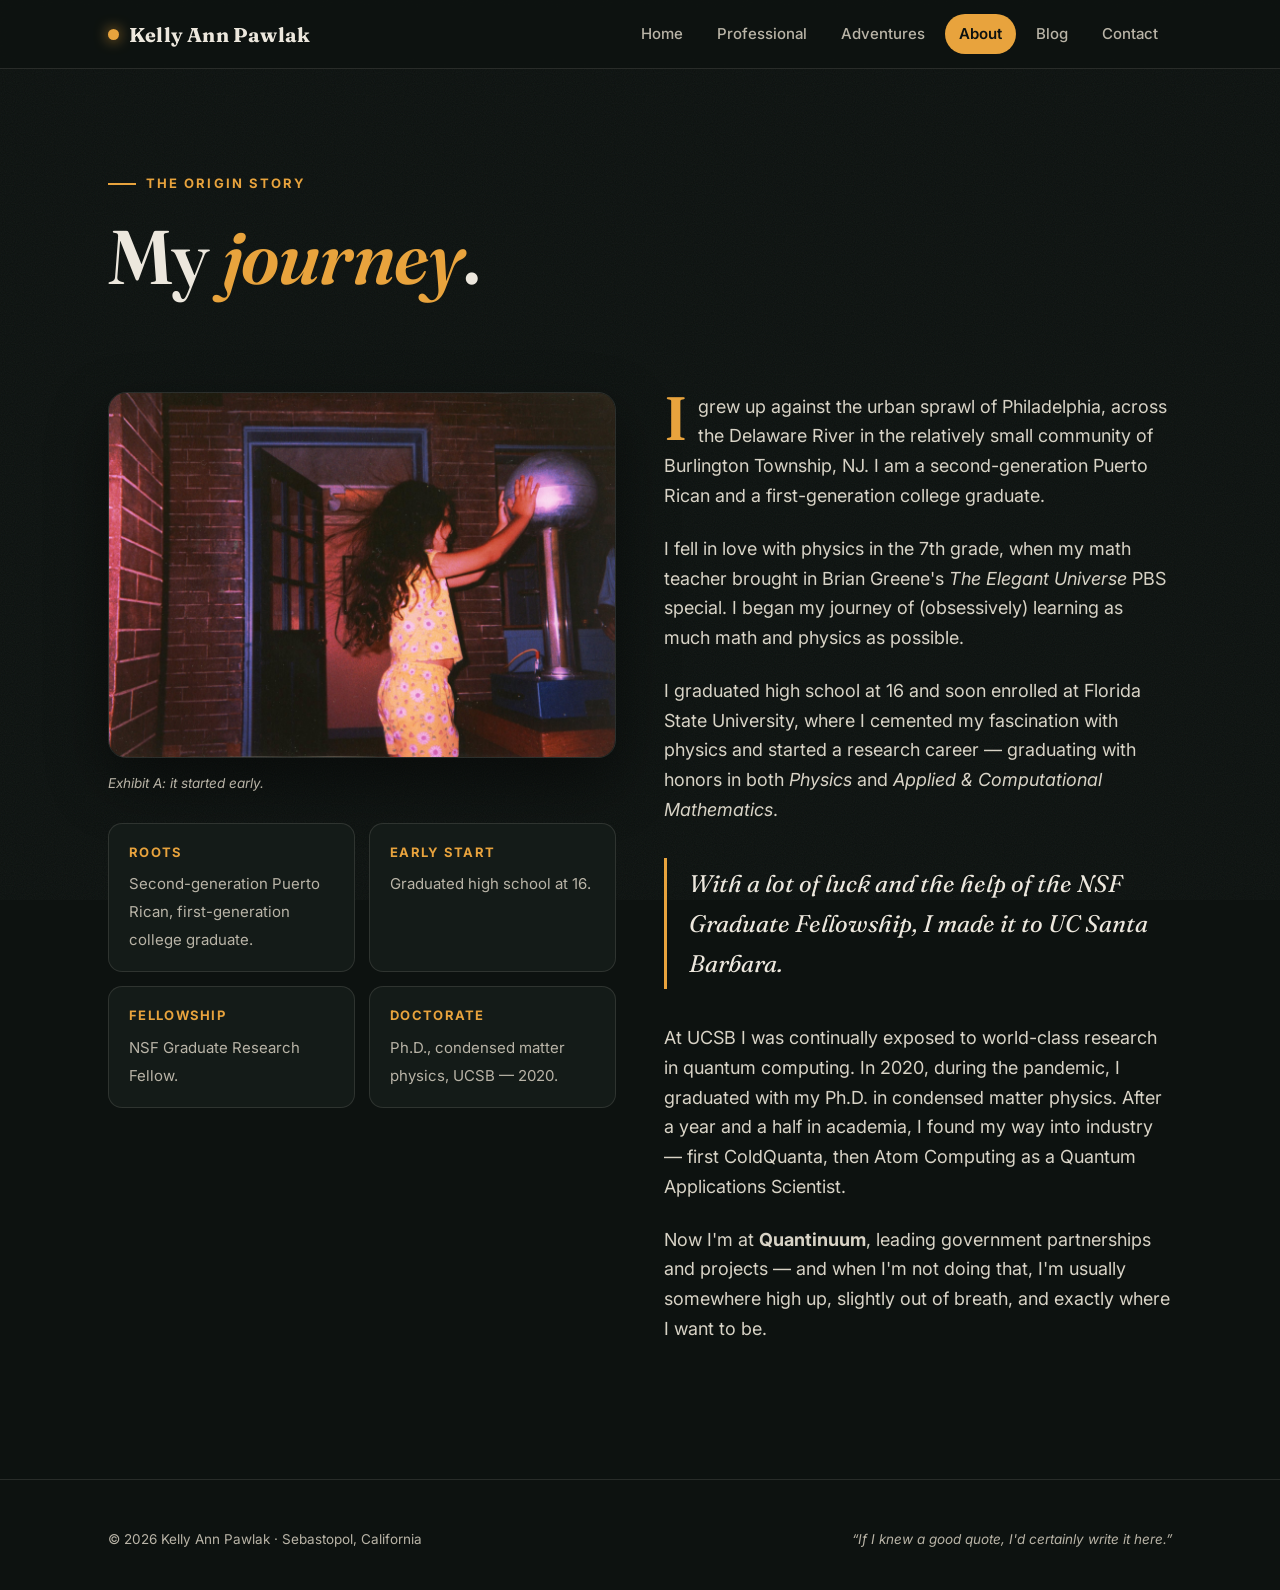
==== about.html @ 94ff2eb4 "Redesign 2026: modern 5-page site (home, professional, adventures, about, contact)" ====
<!doctype html>
<html lang="en">
<head>
  <meta charset="utf-8">
  <meta name="viewport" content="width=device-width, initial-scale=1">
  <title>About — Kelly Ann Pawlak, Ph.D.</title>
  <meta name="description" content="The origin story: second-generation Puerto Rican, first-generation college graduate, high school at 16, Ph.D. in physics at 2020, now quantum computing at Quantinuum.">
  <link rel="canonical" href="https://kellyannpawlak.com/about.html">
  <meta property="og:title" content="About — Kelly Ann Pawlak, Ph.D.">
  <meta property="og:description" content="How a kid from Burlington Township, NJ ended up building quantum computers and climbing mountains.">
  <link rel="icon" href="data:image/svg+xml,%3Csvg xmlns='http://www.w3.org/2000/svg' viewBox='0 0 64 64'%3E%3Ccircle cx='32' cy='32' r='30' fill='%230d1210'/%3E%3Ccircle cx='32' cy='32' r='12' fill='none' stroke='%23e8a33d' stroke-width='5'/%3E%3Ccircle cx='32' cy='32' r='3' fill='%23e8a33d'/%3E%3C/svg%3E">
  <link rel="preconnect" href="https://fonts.googleapis.com">
  <link rel="preconnect" href="https://fonts.gstatic.com" crossorigin>
  <link href="https://fonts.googleapis.com/css2?family=Fraunces:ital,opsz,wght@0,9..144,400..700;1,9..144,400..700&family=Inter:wght@400;500;600;700&display=swap" rel="stylesheet">
  <link rel="stylesheet" href="style.css">
</head>
<body>

<nav class="nav">
  <div class="nav-inner">
    <a class="brand" href="index.html"><span class="dot"></span>Kelly Ann Pawlak</a>
    <button class="nav-toggle" aria-label="Menu">&#9776;</button>
    <div class="nav-links">
      <a href="index.html">Home</a>
      <a href="professional.html">Professional</a>
      <a href="adventures.html">Adventures</a>
      <a href="about.html" class="active">About</a>
      <a href="https://blog.kellyannpawlak.com">Blog</a>
      <a href="contact.html">Contact</a>
    </div>
  </div>
</nav>

<header class="hero">
  <div class="wrap">
    <div class="reveal" style="max-width: 46em;">
      <span class="eyebrow">The origin story</span>
      <h1>My <em>journey</em>.</h1>
    </div>
  </div>
</header>

<main>
  <section class="section" style="padding-top: 0;">
    <div class="wrap two-col">
      <div class="reveal">
        <img class="rounded-img" src="assets/littleme.jpg" alt="Kelly as a kid">
        <p class="photo-caption">Exhibit A: it started early.</p>
        <div class="fact-list" style="margin-top: 28px;">
          <div class="fact"><b>Roots</b><span>Second-generation Puerto Rican, first-generation college graduate.</span></div>
          <div class="fact"><b>Early start</b><span>Graduated high school at 16.</span></div>
          <div class="fact"><b>Fellowship</b><span>NSF Graduate Research Fellow.</span></div>
          <div class="fact"><b>Doctorate</b><span>Ph.D., condensed matter physics, UCSB &mdash; 2020.</span></div>
        </div>
      </div>
      <div class="prose reveal">
        <p>I grew up against the urban sprawl of Philadelphia, across the Delaware River in the relatively small community of Burlington Township, NJ. I am a second-generation Puerto Rican and a first-generation college graduate.</p>
        <p>I fell in love with physics in the 7th grade, when my math teacher brought in Brian Greene's <em>The Elegant Universe</em> PBS special. I began my journey of (obsessively) learning as much math and physics as possible.</p>
        <p>I graduated high school at 16 and soon enrolled at Florida State University, where I cemented my fascination with physics and started a research career &mdash; graduating with honors in both <em>Physics</em> and <em>Applied &amp; Computational Mathematics</em>.</p>
        <div class="pull">With a lot of luck and the help of the NSF Graduate Fellowship, I made it to UC Santa Barbara.</div>
        <p>At UCSB I was continually exposed to world-class research in quantum computing. In 2020, during the pandemic, I graduated with my Ph.D. in condensed matter physics. After a year and a half in academia, I found my way into industry &mdash; first ColdQuanta, then Atom Computing as a Quantum Applications Scientist.</p>
        <p>Now I'm at <strong>Quantinuum</strong>, leading government partnerships and projects &mdash; and when I'm not doing that, I'm usually somewhere high up, slightly out of breath, and exactly where I want to be.</p>
      </div>
    </div>
  </section>
</main>

<footer>
  <div class="wrap foot">
    <small>&copy; 2026 Kelly Ann Pawlak &middot; Sebastopol, California</small>
    <small class="joke">&ldquo;If I knew a good quote, I'd certainly write it here.&rdquo;</small>
  </div>
</footer>

<script src="site.js"></script>
</body>
</html>
---- style.css ----
/* ============================================================
   Kelly Ann Pawlak — kellyannpawlak.com
   "Sharp but unmistakably me."
   ============================================================ */

:root {
  --ink: #0d1210;          /* deep pine-black */
  --ink-2: #141b18;        /* raised surface */
  --ink-3: #1c2521;        /* card surface */
  --line: rgba(236, 231, 221, 0.12);
  --paper: #ece7dd;        /* warm off-white */
  --paper-dim: #b9b4a7;    /* muted text */
  --amber: #e8a33d;        /* mountain-sunset accent */
  --amber-deep: #c97f1e;
  --sage: #9db4a0;         /* secondary accent */
  --serif: "Fraunces", Georgia, "Times New Roman", serif;
  --sans: "Inter", -apple-system, BlinkMacSystemFont, "Segoe UI", sans-serif;
  --radius: 18px;
  --max: 1120px;
}

* { margin: 0; padding: 0; box-sizing: border-box; }

html { scroll-behavior: smooth; }

body {
  background: var(--ink);
  color: var(--paper);
  font-family: var(--sans);
  font-size: 17px;
  line-height: 1.65;
  -webkit-font-smoothing: antialiased;
  overflow-x: hidden;
}

/* subtle topographic grain */
body::before {
  content: "";
  position: fixed;
  inset: 0;
  pointer-events: none;
  z-index: 0;
  opacity: 0.05;
  background-image: url("data:image/svg+xml,%3Csvg xmlns='http://www.w3.org/2000/svg' width='140' height='140'%3E%3Cfilter id='n'%3E%3CfeTurbulence type='fractalNoise' baseFrequency='0.9' numOctaves='2'/%3E%3C/filter%3E%3Crect width='140' height='140' filter='url(%23n)' opacity='1'/%3E%3C/svg%3E");
}

::selection { background: var(--amber); color: var(--ink); }

img { max-width: 100%; display: block; }
a { color: var(--amber); text-decoration: none; }
a:hover { text-decoration: underline; text-underline-offset: 3px; }

.wrap { max-width: var(--max); margin: 0 auto; padding: 0 28px; position: relative; z-index: 1; }

/* ---------- nav ---------- */
.nav {
  position: sticky;
  top: 0;
  z-index: 50;
  backdrop-filter: blur(14px);
  -webkit-backdrop-filter: blur(14px);
  background: rgba(13, 18, 16, 0.78);
  border-bottom: 1px solid var(--line);
}
.nav-inner {
  max-width: var(--max);
  margin: 0 auto;
  padding: 0 28px;
  height: 68px;
  display: flex;
  align-items: center;
  justify-content: space-between;
  gap: 16px;
}
.brand {
  font-family: var(--serif);
  font-weight: 700;
  font-size: 20px;
  letter-spacing: 0.01em;
  color: var(--paper);
  display: flex;
  align-items: center;
  gap: 10px;
}
.brand:hover { text-decoration: none; }
.brand .dot {
  width: 11px; height: 11px; border-radius: 50%;
  background: var(--amber);
  box-shadow: 0 0 14px rgba(232, 163, 61, 0.8);
  flex: none;
}
.nav-links { display: flex; gap: 6px; align-items: center; }
.nav-links a {
  color: var(--paper-dim);
  font-size: 15px;
  font-weight: 500;
  padding: 8px 14px;
  border-radius: 999px;
  transition: color .2s, background .2s;
}
.nav-links a:hover { color: var(--paper); background: rgba(236,231,221,.07); text-decoration: none; }
.nav-links a.active { color: var(--ink); background: var(--amber); font-weight: 600; }
.nav-toggle { display: none; background: none; border: 1px solid var(--line); border-radius: 10px; color: var(--paper); font-size: 20px; padding: 6px 12px; cursor: pointer; }

/* ---------- hero ---------- */
.hero { padding: 96px 0 72px; position: relative; }
.hero-grid {
  display: grid;
  grid-template-columns: 1.05fr 0.95fr;
  gap: 56px;
  align-items: center;
}
.eyebrow {
  display: inline-flex;
  align-items: center;
  gap: 10px;
  font-size: 13px;
  font-weight: 700;
  letter-spacing: 0.16em;
  text-transform: uppercase;
  color: var(--amber);
  margin-bottom: 22px;
}
.eyebrow::before { content: ""; width: 28px; height: 2px; background: var(--amber); display: inline-block; }
h1, .h1 {
  font-family: var(--serif);
  font-weight: 600;
  font-size: clamp(42px, 6vw, 76px);
  line-height: 1.04;
  letter-spacing: -0.015em;
  margin-bottom: 24px;
}
h1 em, .h1 em { font-style: italic; color: var(--amber); }
.lede { font-size: 20px; color: var(--paper-dim); max-width: 34em; margin-bottom: 34px; }
.lede strong { color: var(--paper); font-weight: 600; }
.btn-row { display: flex; flex-wrap: wrap; gap: 14px; }
.btn {
  display: inline-flex;
  align-items: center;
  gap: 10px;
  padding: 14px 26px;
  border-radius: 999px;
  font-weight: 600;
  font-size: 16px;
  border: 1px solid transparent;
  transition: transform .15s, box-shadow .15s, background .2s;
}
.btn:hover { text-decoration: none; transform: translateY(-2px); }
.btn-solid { background: var(--amber); color: var(--ink); }
.btn-solid:hover { background: #f0b45a; box-shadow: 0 8px 28px rgba(232,163,61,.35); }
.btn-ghost { border-color: var(--line); color: var(--paper); background: rgba(236,231,221,.03); }
.btn-ghost:hover { border-color: var(--amber); color: var(--amber); }

.hero-photo { position: relative; }
.hero-photo img {
  border-radius: var(--radius);
  border: 1px solid var(--line);
  aspect-ratio: 4 / 4.6;
  object-fit: cover;
  width: 100%;
  box-shadow: 0 30px 80px rgba(0,0,0,.5);
}
.hero-photo::after {
  content: "";
  position: absolute;
  inset: 18px -18px -18px 18px;
  border: 1px solid rgba(232,163,61,.35);
  border-radius: var(--radius);
  z-index: -1;
}
.photo-caption { margin-top: 14px; font-size: 13.5px; color: var(--paper-dim); font-style: italic; }

/* ---------- sections ---------- */
.section { padding: 72px 0; }
.section-head { margin-bottom: 40px; max-width: 46em; }
h2 {
  font-family: var(--serif);
  font-weight: 600;
  font-size: clamp(30px, 4vw, 44px);
  letter-spacing: -0.01em;
  margin-bottom: 14px;
  line-height: 1.12;
}
.section-sub { color: var(--paper-dim); font-size: 18px; }

/* split cards (two worlds) */
.split { display: grid; grid-template-columns: 1fr 1fr; gap: 24px; }
.world-card {
  position: relative;
  border-radius: var(--radius);
  overflow: hidden;
  border: 1px solid var(--line);
  background: var(--ink-2);
  min-height: 420px;
  display: flex;
  align-items: flex-end;
  transition: transform .2s, box-shadow .2s;
}
.world-card:hover { transform: translateY(-4px); box-shadow: 0 24px 60px rgba(0,0,0,.45); text-decoration: none; }
.world-card img { position: absolute; inset: 0; width: 100%; height: 100%; object-fit: cover; opacity: .5; transition: opacity .3s, transform .5s; }
.world-card:hover img { opacity: .65; transform: scale(1.03); }
.world-card .shade { position: absolute; inset: 0; background: linear-gradient(to top, rgba(13,18,16,.96) 8%, rgba(13,18,16,.25) 55%, transparent); }
.world-card .copy { position: relative; padding: 30px; }
.world-card .kicker { font-size: 12.5px; font-weight: 700; letter-spacing: .14em; text-transform: uppercase; color: var(--amber); margin-bottom: 8px; }
.world-card h3 { font-family: var(--serif); font-size: 30px; margin-bottom: 8px; color: var(--paper); }
.world-card p { color: var(--paper-dim); font-size: 15.5px; }
.world-card .go { margin-top: 14px; display: inline-block; color: var(--amber); font-weight: 600; }

/* link grid */
.link-grid { display: grid; grid-template-columns: repeat(auto-fill, minmax(240px, 1fr)); gap: 16px; }
.link-card {
  display: flex;
  align-items: center;
  gap: 16px;
  padding: 20px 22px;
  border: 1px solid var(--line);
  border-radius: var(--radius);
  background: var(--ink-2);
  transition: border-color .2s, transform .15s, background .2s;
}
.link-card:hover { border-color: rgba(232,163,61,.5); transform: translateY(-3px); background: var(--ink-3); text-decoration: none; }
.link-card .icon {
  width: 46px; height: 46px; flex: none;
  border-radius: 13px;
  display: grid; place-items: center;
  background: rgba(232,163,61,.12);
  color: var(--amber);
  font-size: 22px;
}
.link-card .t b { display: block; color: var(--paper); font-size: 16px; }
.link-card .t span { color: var(--paper-dim); font-size: 13.5px; }

/* timeline */
.timeline { position: relative; margin-top: 8px; padding-left: 30px; }
.timeline::before { content: ""; position: absolute; left: 8px; top: 6px; bottom: 6px; width: 2px; background: linear-gradient(var(--amber), var(--line)); border-radius: 2px; }
.t-item { position: relative; padding: 0 0 38px; }
.t-item:last-child { padding-bottom: 0; }
.t-item::before {
  content: ""; position: absolute; left: -28px; top: 7px;
  width: 14px; height: 14px; border-radius: 50%;
  background: var(--ink); border: 3px solid var(--amber);
}
.t-item.now::before { background: var(--amber); box-shadow: 0 0 16px rgba(232,163,61,.9); }
.t-when { font-size: 13px; font-weight: 700; letter-spacing: .12em; text-transform: uppercase; color: var(--amber); margin-bottom: 6px; }
.t-item h3 { font-family: var(--serif); font-size: 24px; margin-bottom: 4px; }
.t-item .role { color: var(--paper); font-weight: 600; margin-bottom: 8px; }
.t-item p { color: var(--paper-dim); max-width: 44em; }

/* prose page */
.prose { max-width: 720px; }
.prose p { margin-bottom: 1.3em; color: #d8d3c6; font-size: 18px; }
.prose p:first-of-type::first-letter {
  font-family: var(--serif);
  font-size: 3.4em;
  float: left;
  line-height: .85;
  padding-right: 10px;
  color: var(--amber);
  font-weight: 600;
}
.pull {
  border-left: 3px solid var(--amber);
  padding: 6px 0 6px 22px;
  margin: 34px 0;
  font-family: var(--serif);
  font-size: 24px;
  font-style: italic;
  color: var(--paper);
}
.fact-list { display: grid; grid-template-columns: repeat(auto-fill, minmax(220px, 1fr)); gap: 14px; margin: 36px 0; }
.fact { border: 1px solid var(--line); border-radius: 14px; padding: 18px 20px; background: var(--ink-2); }
.fact b { display: block; font-size: 13px; letter-spacing: .1em; text-transform: uppercase; color: var(--amber); margin-bottom: 6px; }
.fact span { color: var(--paper-dim); font-size: 15px; }

.two-col { display: grid; grid-template-columns: 1fr 1fr; gap: 48px; align-items: start; }
.rounded-img { border-radius: var(--radius); border: 1px solid var(--line); box-shadow: 0 24px 60px rgba(0,0,0,.45); }

/* quote strip */
.quote-strip {
  border-top: 1px solid var(--line);
  border-bottom: 1px solid var(--line);
  padding: 56px 0;
  text-align: center;
  background: rgba(236,231,221,.02);
}
.quote-strip blockquote { font-family: var(--serif); font-size: clamp(24px, 3.4vw, 36px); font-style: italic; max-width: 24em; margin: 0 auto 12px; }
.quote-strip cite { color: var(--paper-dim); font-style: normal; font-size: 14px; }

/* footer */
footer { padding: 48px 0 40px; border-top: 1px solid var(--line); margin-top: 40px; }
.foot { display: flex; justify-content: space-between; align-items: center; gap: 20px; flex-wrap: wrap; }
.foot small { color: var(--paper-dim); font-size: 13.5px; }
.foot .joke { font-style: italic; }

/* reveal animation */
.reveal { opacity: 0; transform: translateY(26px); transition: opacity .7s ease, transform .7s ease; }
.reveal.in { opacity: 1; transform: none; }
@media (prefers-reduced-motion: reduce) { .reveal { opacity: 1; transform: none; transition: none; } }

/* ---------- responsive ---------- */
@media (max-width: 900px) {
  .hero { padding: 64px 0 52px; }
  .hero-grid { grid-template-columns: 1fr; gap: 40px; }
  .hero-photo { max-width: 440px; }
  .split, .two-col { grid-template-columns: 1fr; }
  .world-card { min-height: 320px; }
}
@media (max-width: 720px) {
  .nav-toggle { display: block; }
  .nav-links {
    display: none;
    position: absolute;
    top: 68px; left: 0; right: 0;
    flex-direction: column;
    align-items: stretch;
    background: rgba(13,18,16,.98);
    border-bottom: 1px solid var(--line);
    padding: 12px 20px 18px;
    gap: 4px;
  }
  .nav-links.open { display: flex; }
  .nav-links a { padding: 12px 14px; }
  .section { padding: 52px 0; }
}
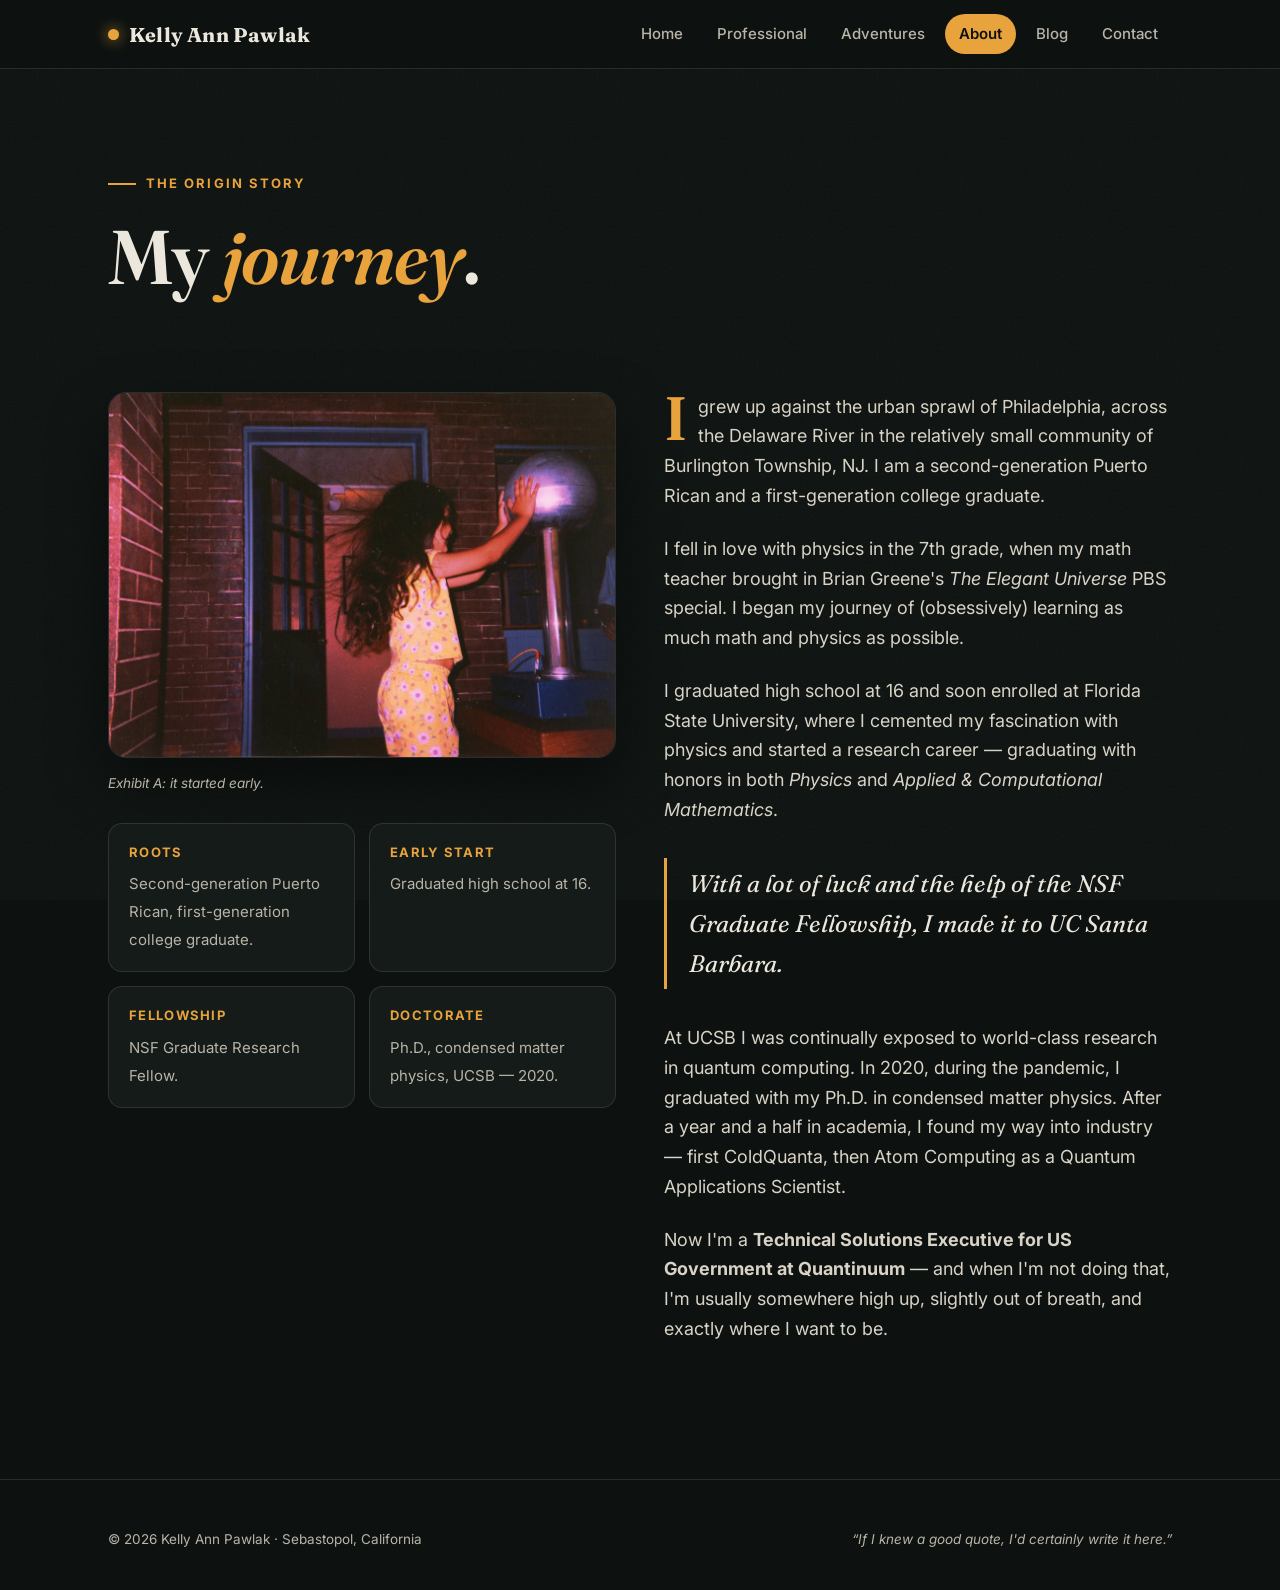
==== commit 77e5ee73: "Set Quantinuum title: Technical Solutions Executive, US Government" ====
--- a/about.html
+++ b/about.html
@@ -59,7 +59,7 @@
         <p>I graduated high school at 16 and soon enrolled at Florida State University, where I cemented my fascination with physics and started a research career &mdash; graduating with honors in both <em>Physics</em> and <em>Applied &amp; Computational Mathematics</em>.</p>
         <div class="pull">With a lot of luck and the help of the NSF Graduate Fellowship, I made it to UC Santa Barbara.</div>
         <p>At UCSB I was continually exposed to world-class research in quantum computing. In 2020, during the pandemic, I graduated with my Ph.D. in condensed matter physics. After a year and a half in academia, I found my way into industry &mdash; first ColdQuanta, then Atom Computing as a Quantum Applications Scientist.</p>
-        <p>Now I'm at <strong>Quantinuum</strong>, leading government partnerships and projects &mdash; and when I'm not doing that, I'm usually somewhere high up, slightly out of breath, and exactly where I want to be.</p>
+        <p>Now I'm a <strong>Technical Solutions Executive for US Government at Quantinuum</strong> &mdash; and when I'm not doing that, I'm usually somewhere high up, slightly out of breath, and exactly where I want to be.</p>
       </div>
     </div>
   </section>
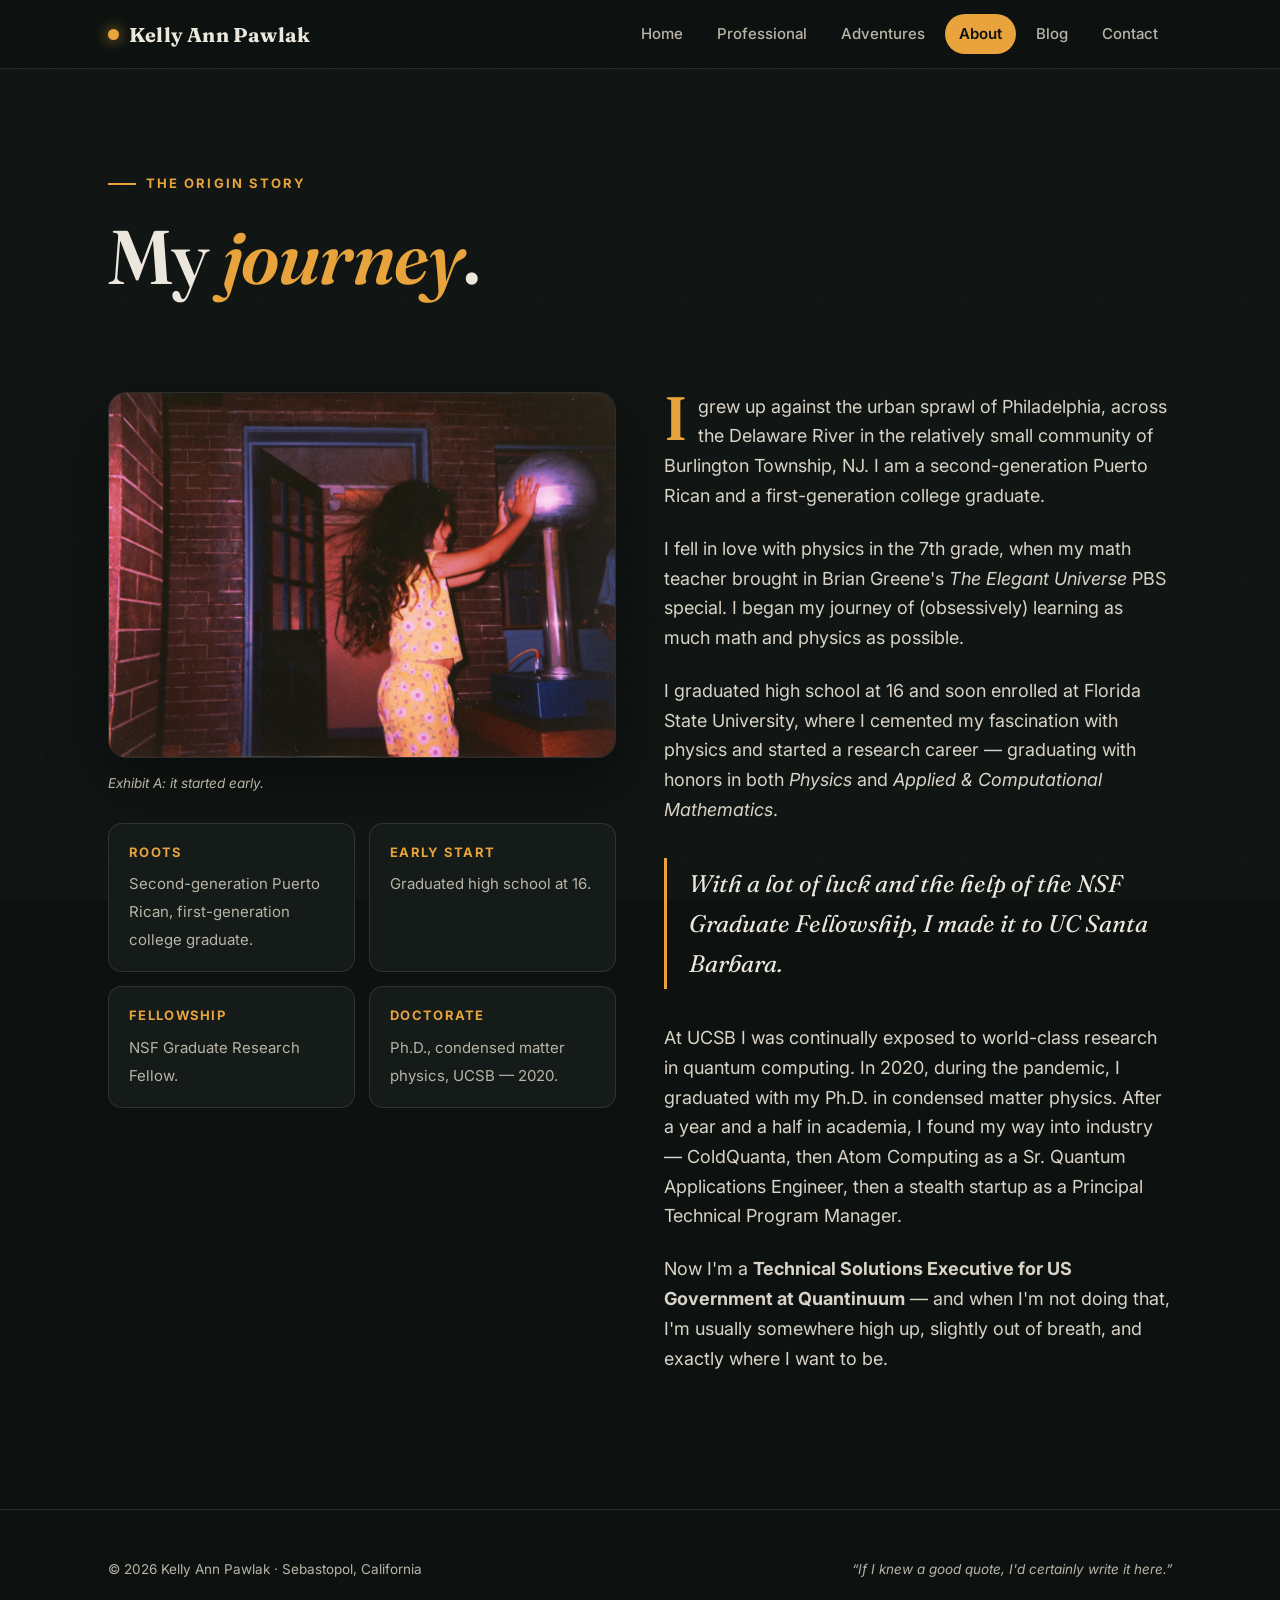
==== commit 05c29d77: "Real career timeline from LinkedIn: dated roles, Stealth PM stint, decade of quantum" ====
--- a/about.html
+++ b/about.html
@@ -58,7 +58,7 @@
         <p>I fell in love with physics in the 7th grade, when my math teacher brought in Brian Greene's <em>The Elegant Universe</em> PBS special. I began my journey of (obsessively) learning as much math and physics as possible.</p>
         <p>I graduated high school at 16 and soon enrolled at Florida State University, where I cemented my fascination with physics and started a research career &mdash; graduating with honors in both <em>Physics</em> and <em>Applied &amp; Computational Mathematics</em>.</p>
         <div class="pull">With a lot of luck and the help of the NSF Graduate Fellowship, I made it to UC Santa Barbara.</div>
-        <p>At UCSB I was continually exposed to world-class research in quantum computing. In 2020, during the pandemic, I graduated with my Ph.D. in condensed matter physics. After a year and a half in academia, I found my way into industry &mdash; first ColdQuanta, then Atom Computing as a Quantum Applications Scientist.</p>
+        <p>At UCSB I was continually exposed to world-class research in quantum computing. In 2020, during the pandemic, I graduated with my Ph.D. in condensed matter physics. After a year and a half in academia, I found my way into industry &mdash; ColdQuanta, then Atom Computing as a Sr. Quantum Applications Engineer, then a stealth startup as a Principal Technical Program Manager.</p>
         <p>Now I'm a <strong>Technical Solutions Executive for US Government at Quantinuum</strong> &mdash; and when I'm not doing that, I'm usually somewhere high up, slightly out of breath, and exactly where I want to be.</p>
       </div>
     </div>
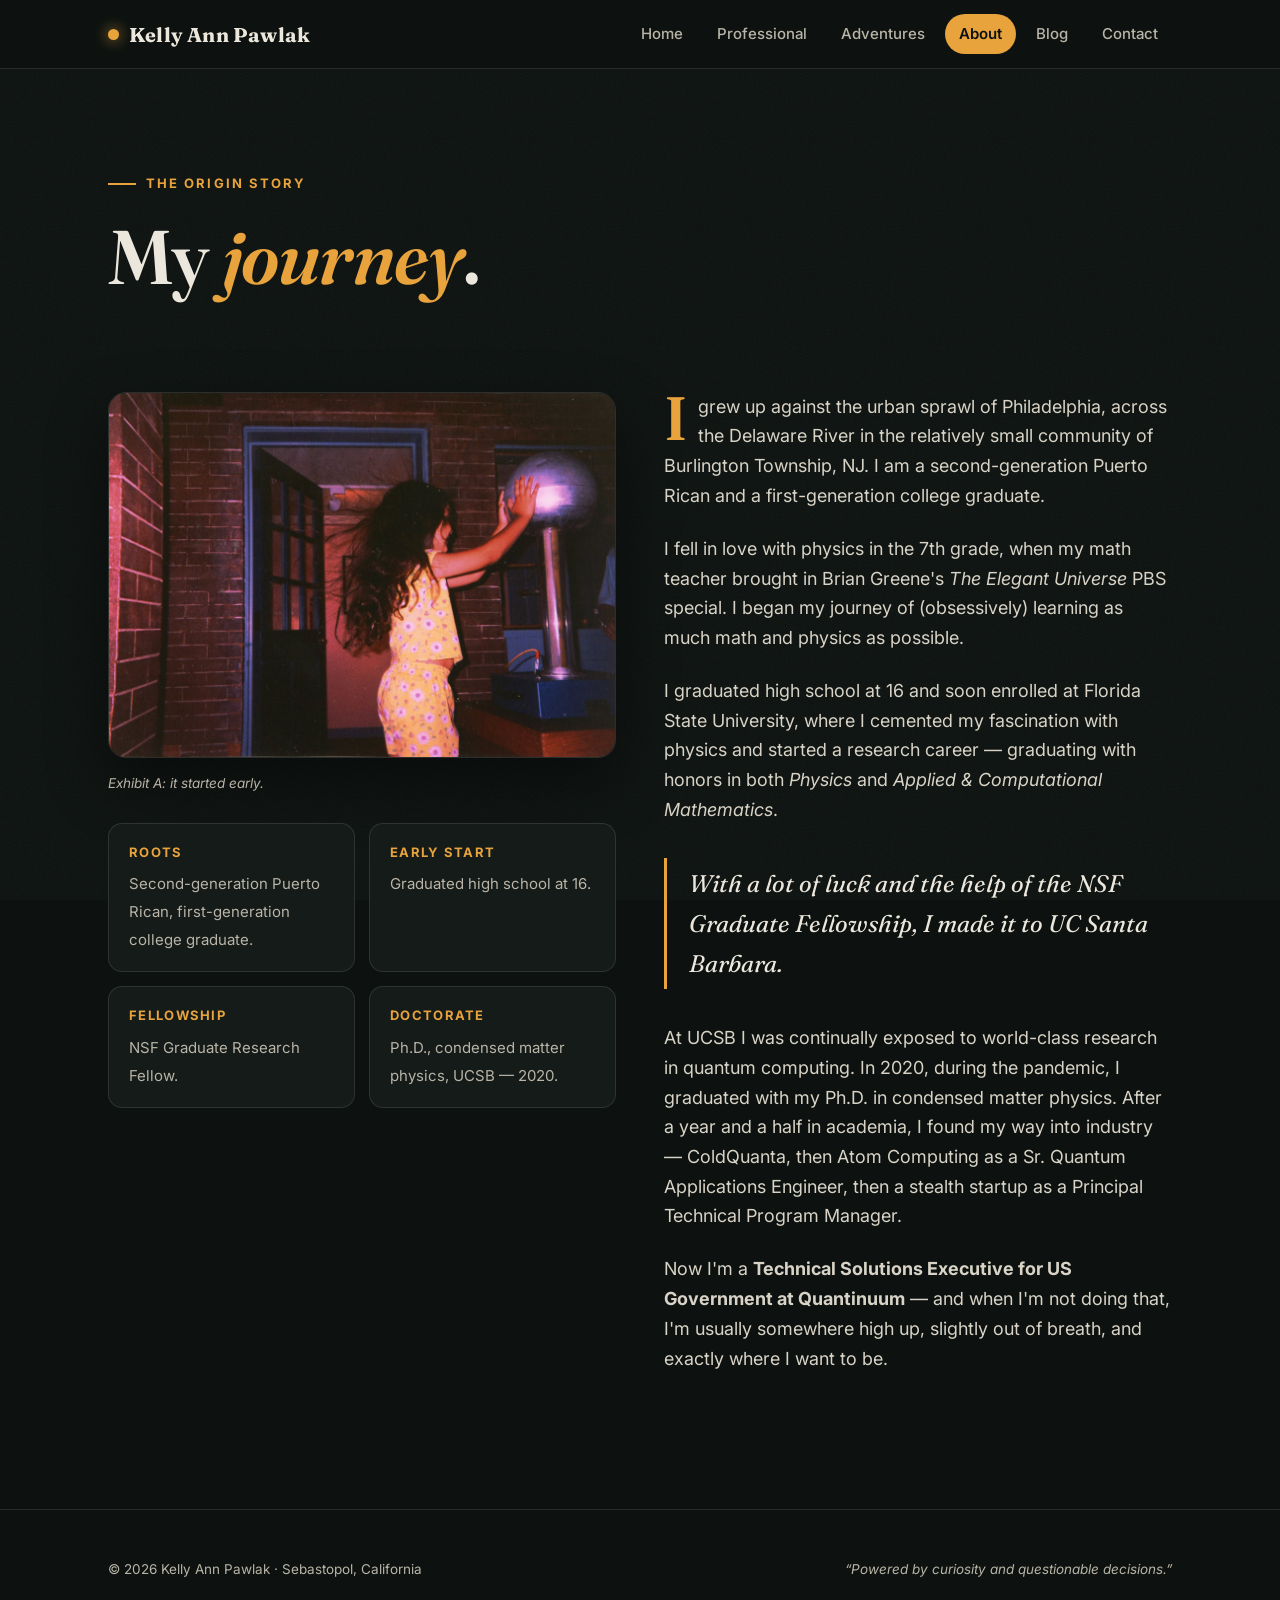
==== commit 53090ed4: "New footer quote: powered by curiosity and questionable decisions" ====
--- a/about.html
+++ b/about.html
@@ -68,7 +68,7 @@
 <footer>
   <div class="wrap foot">
     <small>&copy; 2026 Kelly Ann Pawlak &middot; Sebastopol, California</small>
-    <small class="joke">&ldquo;If I knew a good quote, I'd certainly write it here.&rdquo;</small>
+    <small class="joke">&ldquo;Powered by curiosity and questionable decisions.&rdquo;</small>
   </div>
 </footer>
 
--- a/style.css
+++ b/style.css
@@ -245,6 +245,15 @@
 .t-item h3 { font-family: var(--serif); font-size: 24px; margin-bottom: 4px; }
 .t-item .role { color: var(--paper); font-weight: 600; margin-bottom: 8px; }
 .t-item p { color: var(--paper-dim); max-width: 44em; }
+.pubs { list-style: none; display: grid; gap: 1.1rem; }
+.pubs li { display: grid; grid-template-columns: 64px 1fr; gap: 1rem; align-items: baseline; }
+.pub-year { font-family: var(--mono); color: var(--amber); font-size: .95rem; }
+.pub-body { color: var(--paper-dim); font-size: 1.02rem; line-height: 1.55; }
+.pub-body strong { color: var(--paper); font-weight: 600; }
+.pub-body a { color: inherit; text-decoration: underline; text-decoration-color: var(--amber); text-underline-offset: 3px; }
+.pub-body a:hover { color: var(--amber); }
+.video-feature { display: flex; justify-content: center; }
+.video-feature video { width: min(440px, 100%); aspect-ratio: 9/16; border-radius: 20px; border: 1px solid rgba(233,196,106,.25); box-shadow: 0 30px 80px rgba(0,0,0,.45); background: #000; }
 
 /* prose page */
 .prose { max-width: 720px; }
@@ -321,4 +330,6 @@
   .nav-links.open { display: flex; }
   .nav-links a { padding: 12px 14px; }
   .section { padding: 52px 0; }
-}
+  .video-feature video { width: min(280px, 82%); }
+  .hero-photo::after { inset: 14px 0 -14px 14px; }
+}
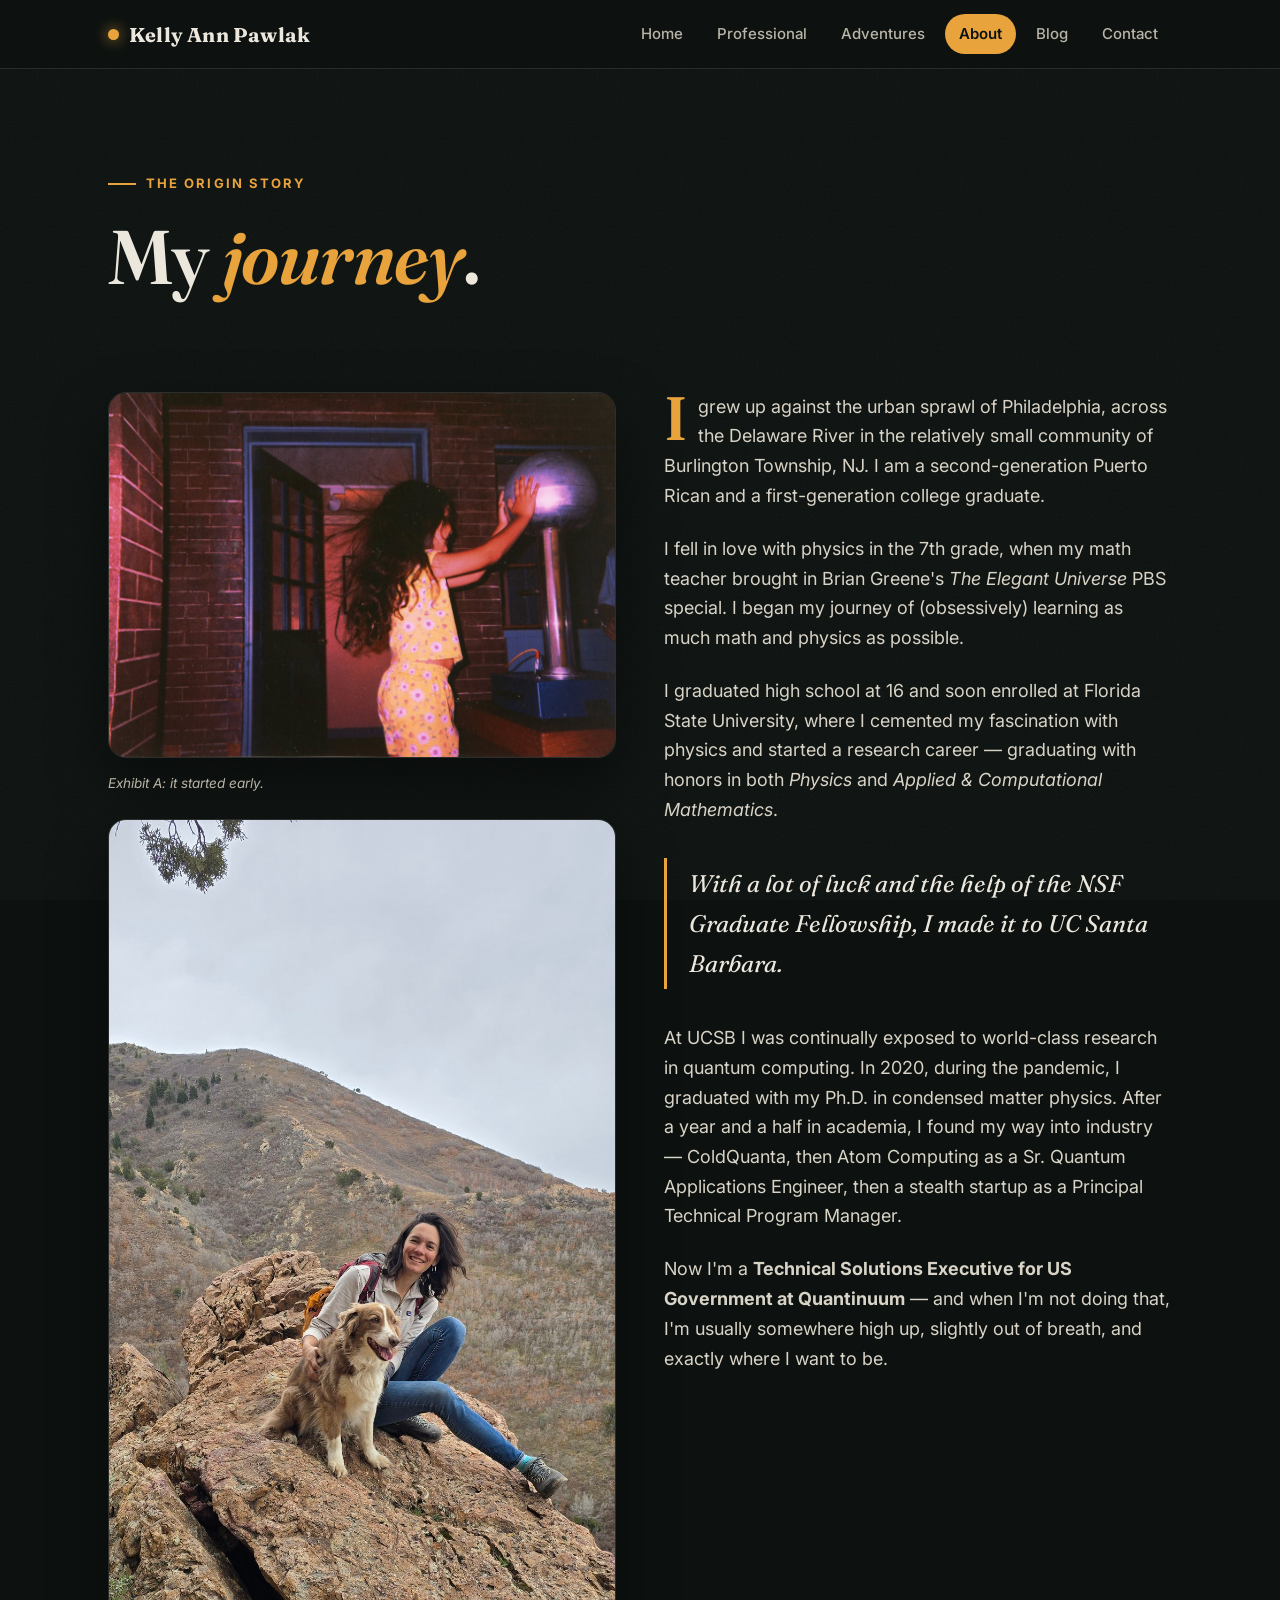
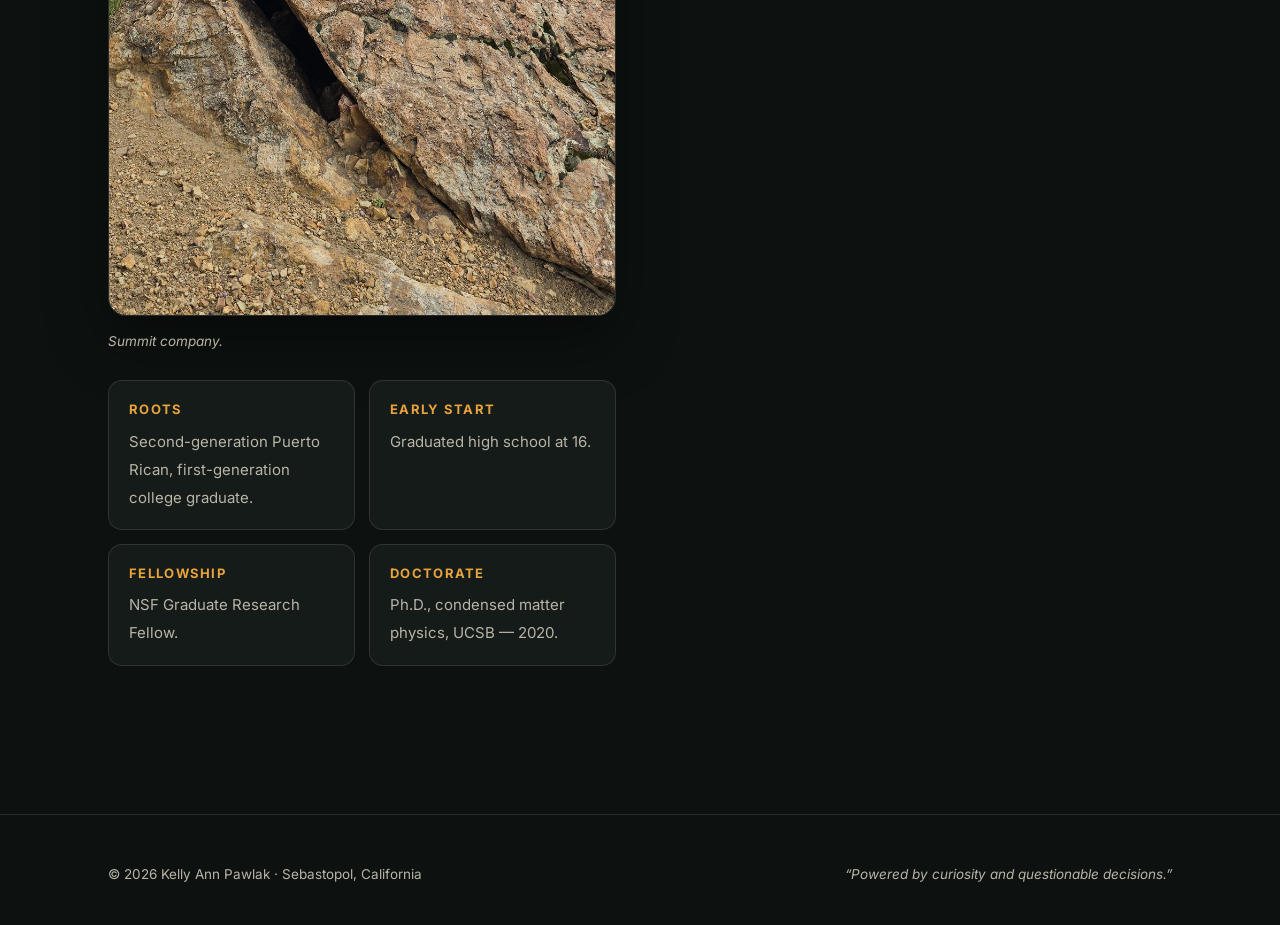
==== commit 224082c8: "Real photos: Kelly on lead, paragliding, summit dog" ====
--- a/about.html
+++ b/about.html
@@ -46,6 +46,8 @@
       <div class="reveal">
         <img class="rounded-img" src="assets/littleme.jpg" alt="Kelly as a kid">
         <p class="photo-caption">Exhibit A: it started early.</p>
+        <img class="rounded-img" src="assets/kelly-with-dog-summit.jpg" alt="Kelly with her dog on a summit" style="width: 100%; margin-top: 24px;">
+        <p class="photo-caption">Summit company.</p>
         <div class="fact-list" style="margin-top: 28px;">
           <div class="fact"><b>Roots</b><span>Second-generation Puerto Rican, first-generation college graduate.</span></div>
           <div class="fact"><b>Early start</b><span>Graduated high school at 16.</span></div>
